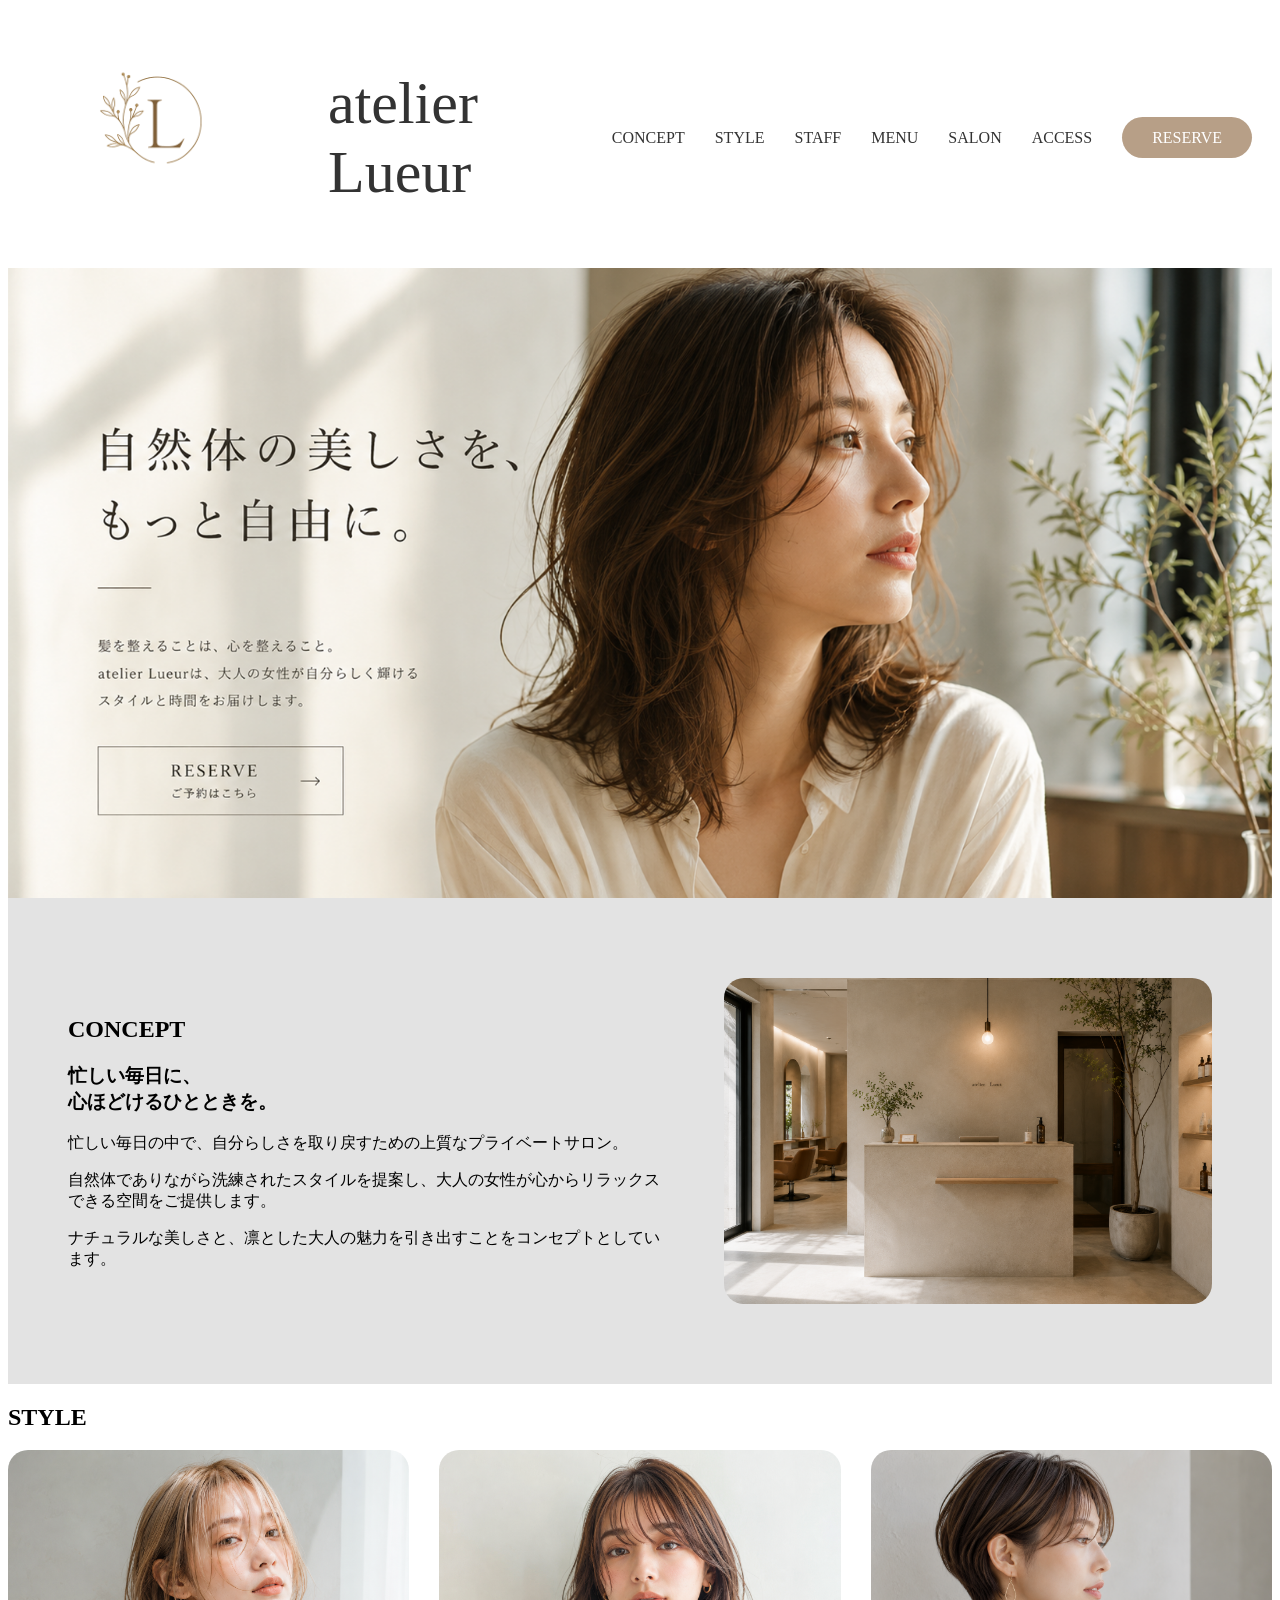
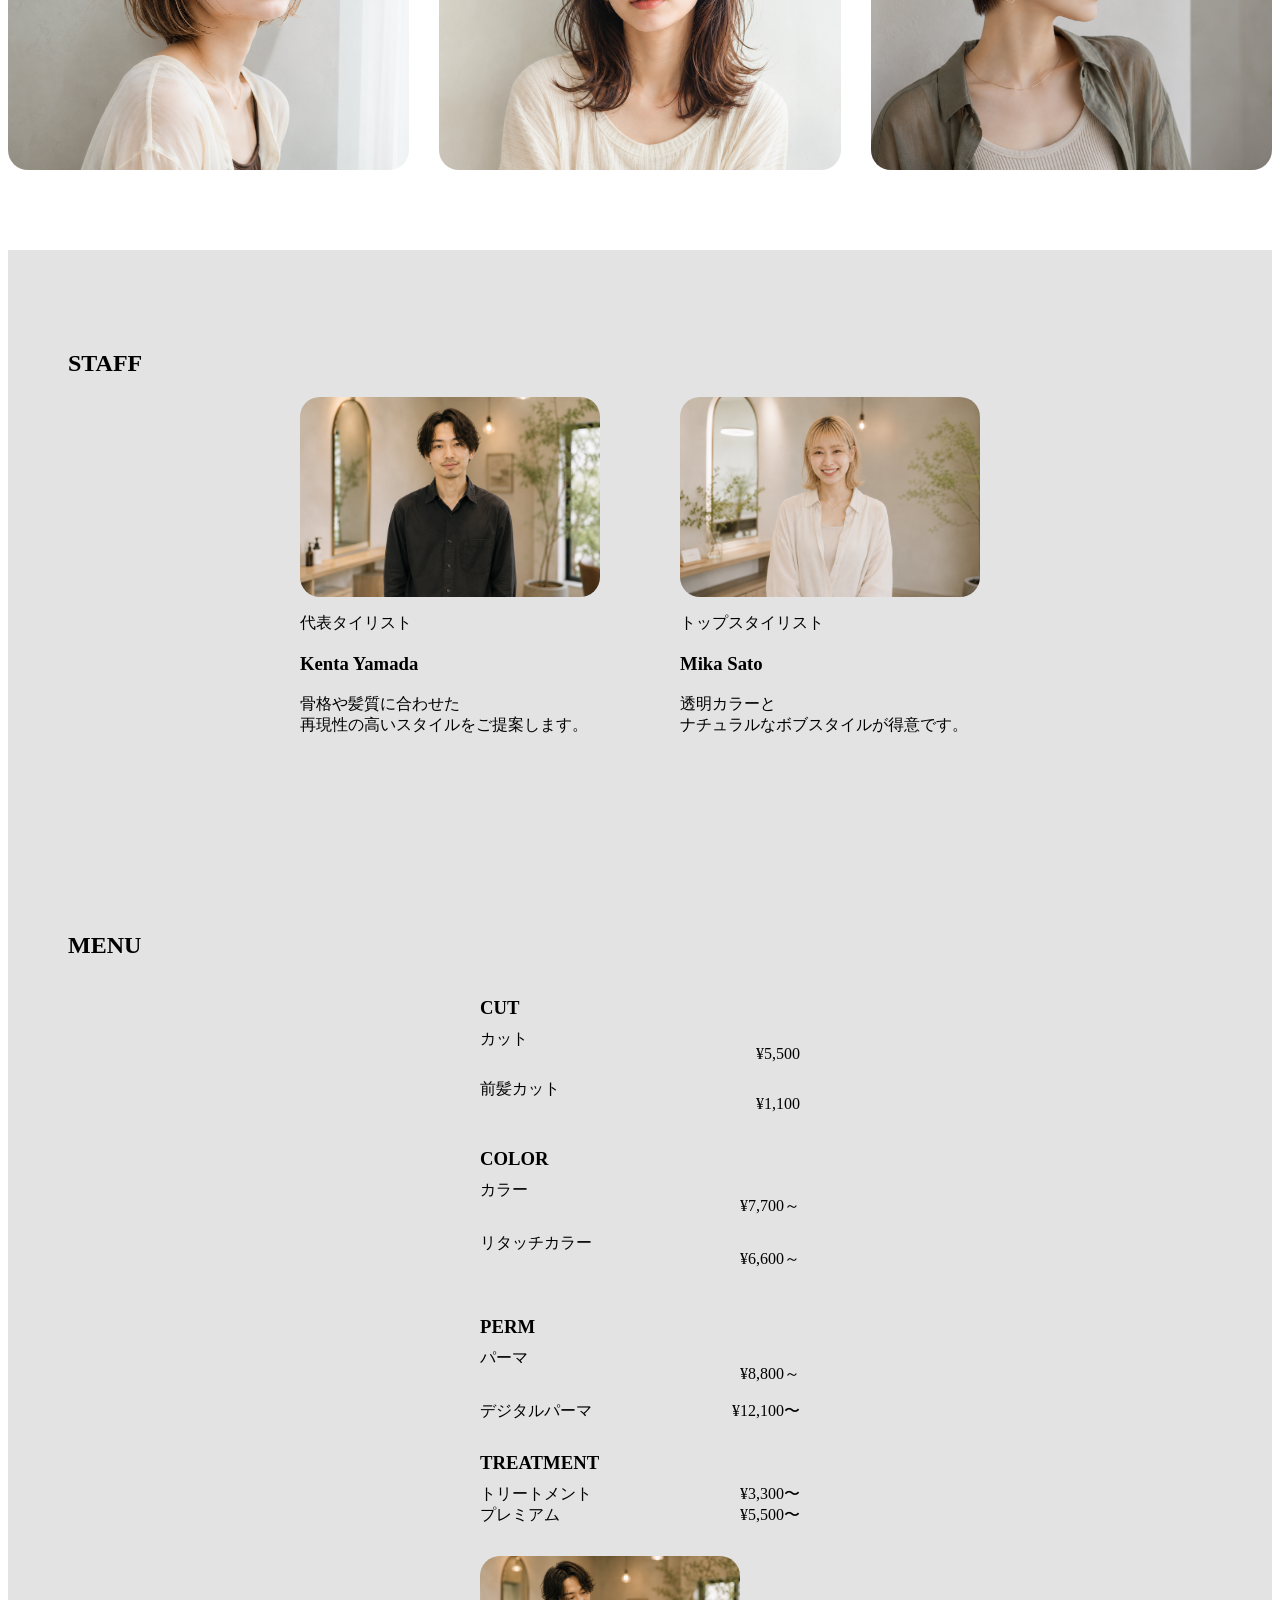
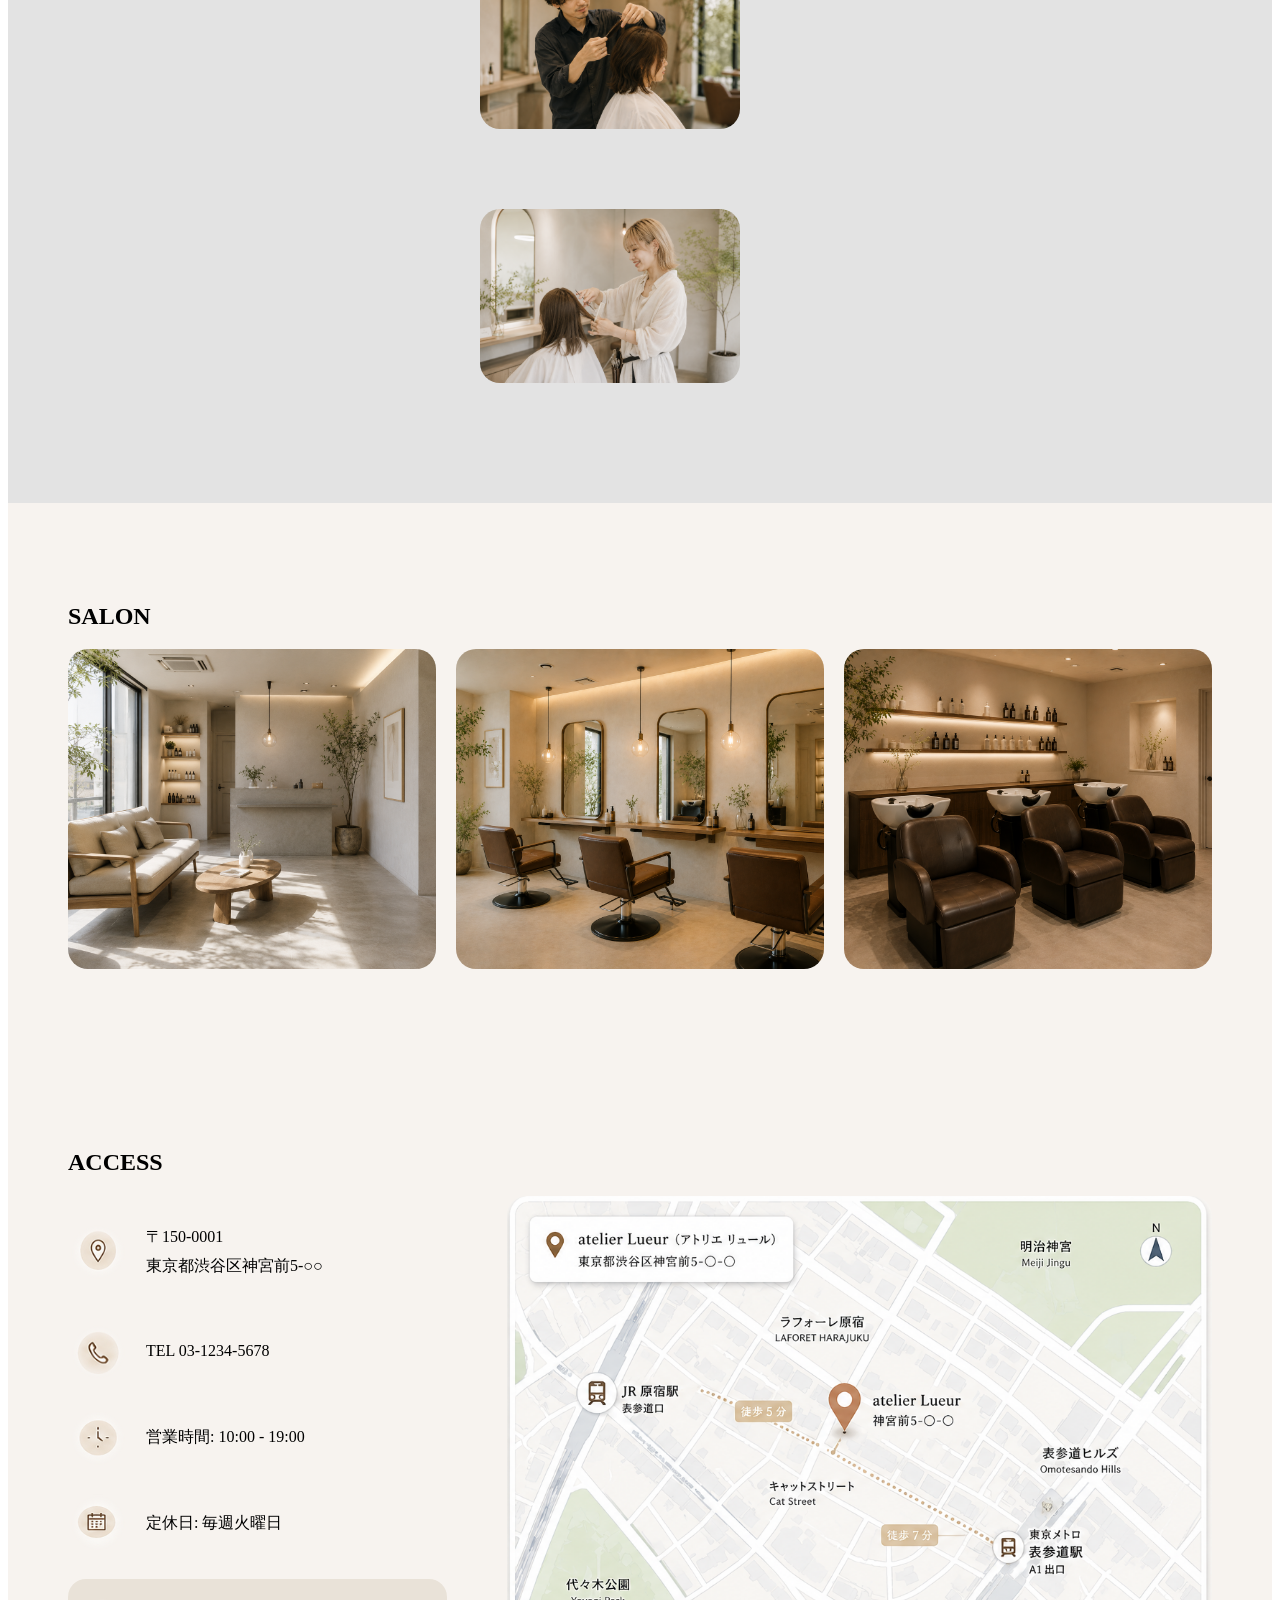
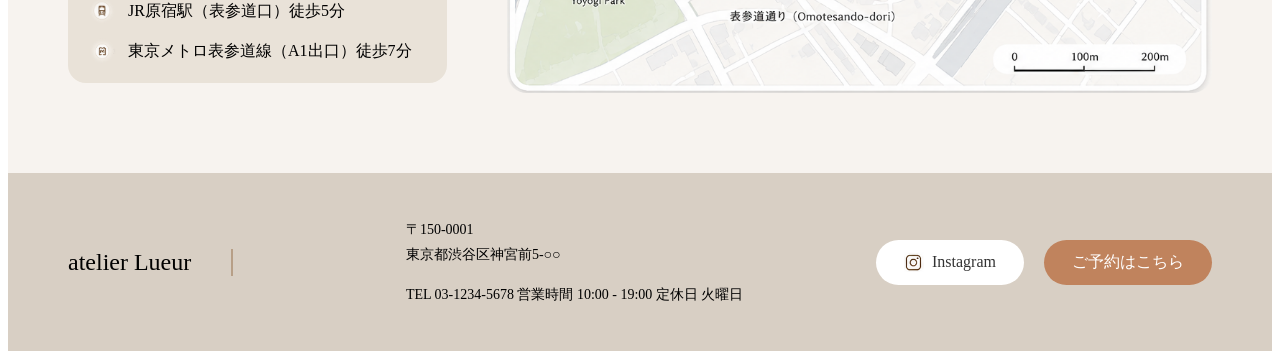
==== index.html @ 2d10a296 "美容室サイト公開" ====
<!DOCTYPE html>
<html lang="ja">
<head>
  <meta charset="UTF-8">
  <meta name="viewport" content="width=device-width, initial-scale=1.0">
  <link rel="stylesheet" href="css/style.css">
  <title>atelier Lueur</title>
</head>
<body>
  <header>
    <div class="logo">
         <img src="images/logo.png" alt="atelier Lueurのロゴ">
          <h1>atelier Lueur</h1>
    </div>

    <button class="hamburger">
     <span></span>
     <span></span>
     <span></span>
    </button>
   
    <nav class="nav"> 
      <ul>
       <li><a href="#concept">CONCEPT</a></li>
       <li><a href="#style">STYLE</a></li>
       <li><a href="#staff">STAFF</a></li>
       <li><a href="#menu">MENU</a></li>
       <li><a href="#salon">SALON</a></li>
       <li><a href="#access">ACCESS</a></li>
       <li><a href="reserve.html" class="reserve-btn">RESERVE</a></li>
      </ul>
    </nav>
  </header>

  <main>

    <!--Hero--> 
     <section class="hero">  
      <div> 
         <img src="images/top.png" alt="ヘアサロンのイメージ">
      </div>

       <a href="reserve.html" class="hero-reserve-link">
        ご予約はこちら
       </a>

    </section>

    <section id="concept" class="concept">

  <div class="concept-text">
    <h2>CONCEPT</h2>


    <h3>
      忙しい毎日に、<br>
      心ほどけるひとときを。
    </h3>

    <p>忙しい毎日の中で、自分らしさを取り戻すための上質なプライベートサロン。</p>

    <p>自然体でありながら洗練されたスタイルを提案し、大人の女性が心からリラックスできる空間をご提供します。</p>

    <p>ナチュラルな美しさと、凛とした大人の魅力を引き出すことをコンセプトとしています。</p>
  </div>

  <div class="concept-image">
    <img src="images/uketuke.png" alt="ヘアサロンの受付">
  </div>

</section>

  <section id="style" class="style">
      <h2>STYLE</h2>

      <div class="style-list">

       <div class="style-item">
        <img src="images/color.png" alt="カラースタイル">
       </div>
       
       <div class="style-item">
        <img src="images/medium.png" alt="ミディアムスタイル">
       </div>

       <div class="style-item">
        <img src="images/short.png" alt="ショートスタイル">
       </div>

      </div>                
  </section>

  <section id="staff" class="staff">
      <h2>STAFF</h2>

      <div class="staff-list">

       <div class="staff-item">

        <div class="staff-photo">


         <img src="images/topstylist.png" alt="代表スタイリスト" class="main-photo">
        </div>
        <p class="staff-role">代表タイリスト</p>

        <h3>Kenta Yamada</h3>
        <p>骨格や髪質に合わせた<br>
           再現性の高いスタイルをご提案します。</p>
       </div>
       
       <div class="staff-item">
        <div class="staff-photo">  
          <img src="images/stylist.png" alt="トップスタイリスト">
        </div>
        <p class="staff-role">トップスタイリスト</p>
         <h3>Mika Sato</h3>

        <p>透明カラーと<br>
           ナチュラルなボブスタイルが得意です。</p>
       </div>

      </div>                
  </section>
  
  <section id="menu" class="menu">
 <h2>MENU</h2>
  <div class="menu-content">
    <div class="menu-list">
      <div class="menu-group">
        <h3>CUT</h3>
        <div class="menu-item">
          <span>カット</span>
          <p>¥5,500</p>
        </div>
        <div class="menu-item">
          <span>前髪カット</span>
          <p>¥1,100</p>
        </div>
        <div class="menu-group">
        <h3>COLOR</h3>
        <div class="menu-item">
          <span>カラー</span>
          <p>¥7,700～</p>
        </div>
        <div class="menu-item">
          <span>リタッチカラー</span>
          <p>¥6,600～</p>
        </div>
      </div>

      <div class="menu-group">
        <h3>PERM</h3>
        <div class="menu-item">
          <span>パーマ</span>
          <p>¥8,800～</p>
        </div>
        <div class="menu-item">
        <span>デジタルパーマ</span>
          <span>¥12,100〜</span>
        </div>
      </div>

      <div class="menu-group">
        <h3>TREATMENT</h3>
        <div class="menu-item">
          <span>トリートメント</span>
          <span>¥3,300〜</span>
        </div>
        <div class="menu-item">
          <span>プレミアム</span>
          <span>¥5,500〜</span>
        </div>
      </div>

    </div>

    <div class="menu-photo">
      <img src="images/topstylist2.png" alt="施術中の様子">
      <img src="images/stylist2.png" alt="施術中の様子">
    </div>
  </div>
</section> 

<section id="salon" class="salon">
  <h2>SALON</h2>

  <div class="salon-list">

    <div class="salon-item">
      <img src="images/salon1.png" alt="サロン待合室">
    </div>


    <div class="salon-item">
      <img src="images/salon2.png" alt="サロンの椅子">
    </div>

    <div class="salon-item">
      <img src="images/salon3.png" alt="サロンのシャンプー台">
    </div>
  </div>
</section>

<section id="access" class="access">
   <h2>ACCESS</h2>
    <div class="access-content">
     <div class="access-info">
  
     <div class="access-item">
     <img src="images/map2.png" alt="住所アイコン">
     <p>
      〒150-0001<br>
      東京都渋谷区神宮前5-○○
     </p>
     </div>

     <div class="access-item">
      <img src="images/tel.png" alt="電話アイコン">
       <p>TEL  03-1234-5678</p>
     </div>

     <div class="access-item">
      <img src="images/tokei.png" alt="営業時間アイコン">
       <p>
        営業時間: 10:00 - 19:00<br>      
       </p>
     </div>

     <div class="access-item">
      <img src="images/karendar.png" alt="定休日アイコン">
       <p>
        定休日: 毎週火曜日<br>
       </p>
     </div>
    
     <div class="access-station">

  <div class="station-item">
    <img src="images/dennsha.png" alt="JR">
    <p>JR原宿駅（表参道口）徒歩5分</p>
  </div>

  <div class="station-item">
    <img src="images/metro.png" alt="地下鉄">
    <p>東京メトロ表参道線（A1出口）徒歩7分</p>
  </div>

</div>
      
      </div>

    <!-- 右側 -->
    <div class="access-map">
      <img src="images/map.png" alt="サロン地図">
    </div>
    </div>
  </div>
</section>

<footer class="footer">
  <div class="footer-logo">
    atelier Lueur
  </div>

  <div class="footer-info">
    <p>
      〒150-0001<br>
      東京都渋谷区神宮前5-○○
    </p>
    <p>
      TEL 03-1234-5678
      営業時間 10:00 - 19:00
      定休日 火曜日
    </p>
  </div>

  <div class="footer-buttons">
    <a href="#" class="instagram-btn">
  <img src="images/insta.png" alt="Instagram">
  Instagram
</a>
    <a href="reserve.html" class="footer-reserve-btn">ご予約はこちら</a>
  </div>
</footer>

</main>

<script src="js/script.js"></script>

</body>
</html
---- css/style.css ----
@charset "utf-8";


body{
  font-family: "Yu Mincho", serif;
}

header{
  background: #fff;
  padding: 10px 20px;
  display: flex;
  justify-content: space-between;
  align-items: center;
}

.logo{
  display: flex;
  align-items: center;
  margin-left: -60px;
  gap: 0;
  position: relative;
  display: flex;
  text-decoration: none;
  color: #333;
  transition: .3s;
}

.logo a{
  display:flex;
  align-items:center;
  gap:15px;
  text-decoration:none;
  color:#333;
  position:relative;
  transition:.3s;
}

.logo a:hover{
  color:#8d6744;
  transform:translateY(-3px);
}

.logo a::after{
  content:"TOPへ";
  position:absolute;
  left:70%;
  bottom:-15px;
  transform:translateX(-50%);
  font-size:16px;
  color:#8d6744;
  opacity:0;
  transition:.3s;
}

.logo a:hover::after{
  opacity:1;
}

.logo img{
  width: 360px;
}

.logo h1{
  font-size: 60px;
  font-weight: normal;
}

nav ul{
  display: flex;
  gap: 30px;
  list-style: none;
  align-items: center;
}

nav a{
  text-decoration: none;
  color: #333;
  transition:.3s;
}

nav a:hover{
  color:#8d6744;
}

/* ハンバーガーメニュー（PCでは非表示） */
.hamburger{
  display: none;
  background: none;
  border: none;
  cursor: pointer;
  padding: 0;
}

.hamburger span{
  display: block;
  width: 28px;
  height: 3px;
  background: #b79f87;
  margin: 5px 0;
  border-radius: 2px;
}

.reserve-btn{
  background:#b79f87;
  color:#fff;
  padding:12px 30px;
  border-radius:999px;
  transition:.3s;
}

a:hover{
    opacity:0.8;
}

.reserve-btn:hover{
  background:#8d6744;
  transform:scale(1.15);
  transition:0.3s;
}

.hero{
  margin-top: 0;
  position:relative;
}

.hero-reserve-link{
  position:absolute;
  left:112px;
  bottom:101px;

  width:300px;
  height:88px;

  text-indent:-9999px;

  border-radius: 6px;
  transition: .3s;
  cursor:pointer;
  box-sizing:border-box;
}

.hero-reserve-link:hover{
  background:rgba(183,159,135,.12);
  box-shadow:0 6px 18px rgba(0,0,0,.12);
  filter:brightness(0.95);
}

.hero img{
  display: block;
  width: 100%;
}

.concept{
  display: flex;
  gap: 60px;
  align-items: center;
  background: #e3e3e3;
  padding: 80px 60px;
}

.concept-text{
  width: 55%;
}

.concept-image{
  width: 45%;
}

.concept-image img{
  width: 100%;
  display: block;
  border-radius: 20px;
}

.style{
  margin-bottom: 80px;
}

.style-list{
  display: flex;
  gap: 30px;  
}

.style-item{
  width: 33.33%;
}

.style-item img{
  width: 100%;

  height: 320px;
  object-fit: cover;
  border-radius: 20px;
  display: block;
}

.staff{
  background: #e3e3e3;
  padding: 80px 60px;
}

.staff-list{
  display: flex;
  justify-content: center;
  gap: 80px;
}

.staff-item{
  width: 300px;
}

.staff-item img{
  width: 100%;
  border-radius: 20px;
  display: block;
}

.staff-photo{
  position:relative;
}

.main-photo{
  width: 100%;
  border-radius: 20px;
}

.menu{
  background: #e3e3e3;
  padding: 80px 60px;
}

.menu-content{
  display: flex;
  justify-content: center;
  gap: 100px;
  align-items: flex-start;
}

.menu-list{
  width: 320px;
}

.menu-group{
  margin-bottom: 30px;
}

.menu-group h3{
  margin-bottom: 10px;
}

.menu-item{
  display: flex;
  justify-content: space-between;
  gap: 40px;
}

.menu-photo{
  width: 260px;
  display: flex;
  flex-direction: column;
  gap: 40px;
}

.menu-photo img{
  width: 100%;
  border-radius: 20px;
  display: block;
  margin-bottom: 40px;
}

.salon{
  background: #f7f3ef;
  padding: 80px 60px;
}

.salon-list{
  display: flex;
  gap: 20px;
}

.salon-item{
  width: calc((100% - 40px) / 3);
}

.salon-item img{
  width: 100%;
  height: 320px;
  object-fit: cover;
  display: block;
  border-radius: 20px;
  transition: .3s;
}

.salon-item img:hover{
  transform: scale(1.03);
}


/* ==========================
   ACCESS
========================== */

.access{
  background: #f7f3ef;
  padding: 80px 60px;
}

.access-content{
  display: flex;
  justify-content: space-between;
  align-items: center;
  gap: 60px;
}

.access-info{
  width: 35%;
}

.access-item{
  display: flex;
  align-items: center;
  gap: 18px;
  margin-bottom: 25px;
}

.access-item img{
  width: 60px;
  height: 60px;
  flex-shrink: 0;
}

.access-item p{
  line-height: 1.8;
}

.access-map{
  width: 65%;
}

.access-map img{
  width: 100%;
  display: block;
  border-radius: 20px;
}

.access-item p{
  line-height: 1.8;
}

.access-map{
  width: 65%;
}

.access-map img{
  width: 100%;
  display: block;
  border-radius: 20px;
}

.access-station{
  background: #e9e2d8;
  border-radius: 18px;
  padding: 18px 20px;
  margin-top: 20px;
}

.station-item{
  display: flex;
  align-items: center;
  gap: 12px;
}

.station-item + .station-item{
  margin-top: 12px;
}

.station-item img{
  width: 28px;
  height: 28px;
  flex-shrink: 0;
}

.station-item p{
  margin: 0;
  line-height: 1.6;
}

.footer{
  background: #d8cfc4;
  padding: 30px 60px;
  display: flex;
  justify-content: space-between;
  align-items: center;
}

.footer-logo{
  font-size: 24px;
  padding-right: 40px;
  margin-right: 40px;
  border-right: 2px solid #b79f87;
}

.footer-info{
  font-size: 14px;
  line-height: 1.8;
}

.footer-buttons{
  display: flex;
  gap: 20px;
}

.footer-buttons a{
  text-decoration: none;
  padding: 12px 28px;
  border-radius: 30px;
}

.instagram-btn{
  background: #fff;
  color: #333;
  display: flex;
  align-items: center;
  gap: 8px;
  transition:.3s;
}

.instagram-btn:hover{
  transform:scale(1.08);
}


.instagram-btn img{
  width:20px;
  height:20px;
}

.footer-reserve-btn{
  background: #c0835d;
  color: #fff;
transition:.3s;
}

.footer-reserve-btn:hover{
  background:#8d6744;
  transform:scale(1.08);
}

.reserve{
    max-width: 900px;
    margin: 100px auto;
    padding: 80px;
}

.reserve h2{
    font-size: 60px;
    text-align: center;
    margin-bottom: 20px;
}

.reserve-lead{
    text-align: center;
    font-size: 24px;
    margin-bottom: 60px;
}

.reserve-form{
    background:#f7f3ef;
    padding:60px;
    border-radius:20px;
}

.form-item label{
    display:block;
    font-size:24px;
    margin-bottom:15px;
}

.form-item input,
.form-item select,
.form-item textarea{
    width:100%;
    padding:18px;
    font-size:22px;
    border:1px solid #ccc;
    border-radius:10px;
    margin-bottom:35px;
    box-sizing:border-box;
}

.form-item textarea{
    height:220px;
}

.reserve-form button{
    display:block;
    margin:50px auto 0;
    width:320px;
    padding:20px;
    font-size:24px;
    background:#b79f87;
    color:#fff;
    border:none;
    border-radius:40px;
    cursor:pointer;
    transition:.3s;
}

.reserve-form button:hover{
    background:#8d6744;
    transform:scale(1.08);
}

.reserve-hero{
  width: 100%;
}

.reserve-hero img{
  width: 100%;
  height: 350px;
  object-fit: cover;
  display: block;
}

a,
button{
  cursor: pointer;
}

/* ------------------------
   responsive
------------------------ */

@media (max-width: 768px){

  header{
    padding: 15px 20px;
  }

  .logo img{
    width: 60px;
  }

  .logo h1{
    font-size: 24px;
  }

 .nav{
    display:none;
}

.nav.active{
    display:block;
}

.nav ul{
    display:flex;
    flex-direction:column;
    gap:20px;
    margin-top:20px;
}

  .hamburger{
    display: block;
  }

  .hero img{
    width: 100%;
  }

  .concept,
  .access-content,
  .menu-content{
    flex-direction: column;
  }

  .concept-text,
  .concept-image,
  .access-info,
  .access-map,
  .menu-list,
  .menu-photo{
    width: 100%;
  }

  .style-list,
  .staff-list,
  .salon-list{
    display: flex;
    flex-direction: column;
  }

  .style-item,
  .staff-item,
  .salon-item{
    width: 100%;
  }

  .style-item img,
  .salon-item img{
    height: auto;
  }

  .footer{
    flex-direction: column;
    gap: 25px;
    text-align: center;
  }

  .footer-logo{
    border-right: none;
    padding-right: 0;
    margin-right: 0;
  }

  .reserve{
    margin: 60px 20px;
    padding: 40px 20px;
  }

}
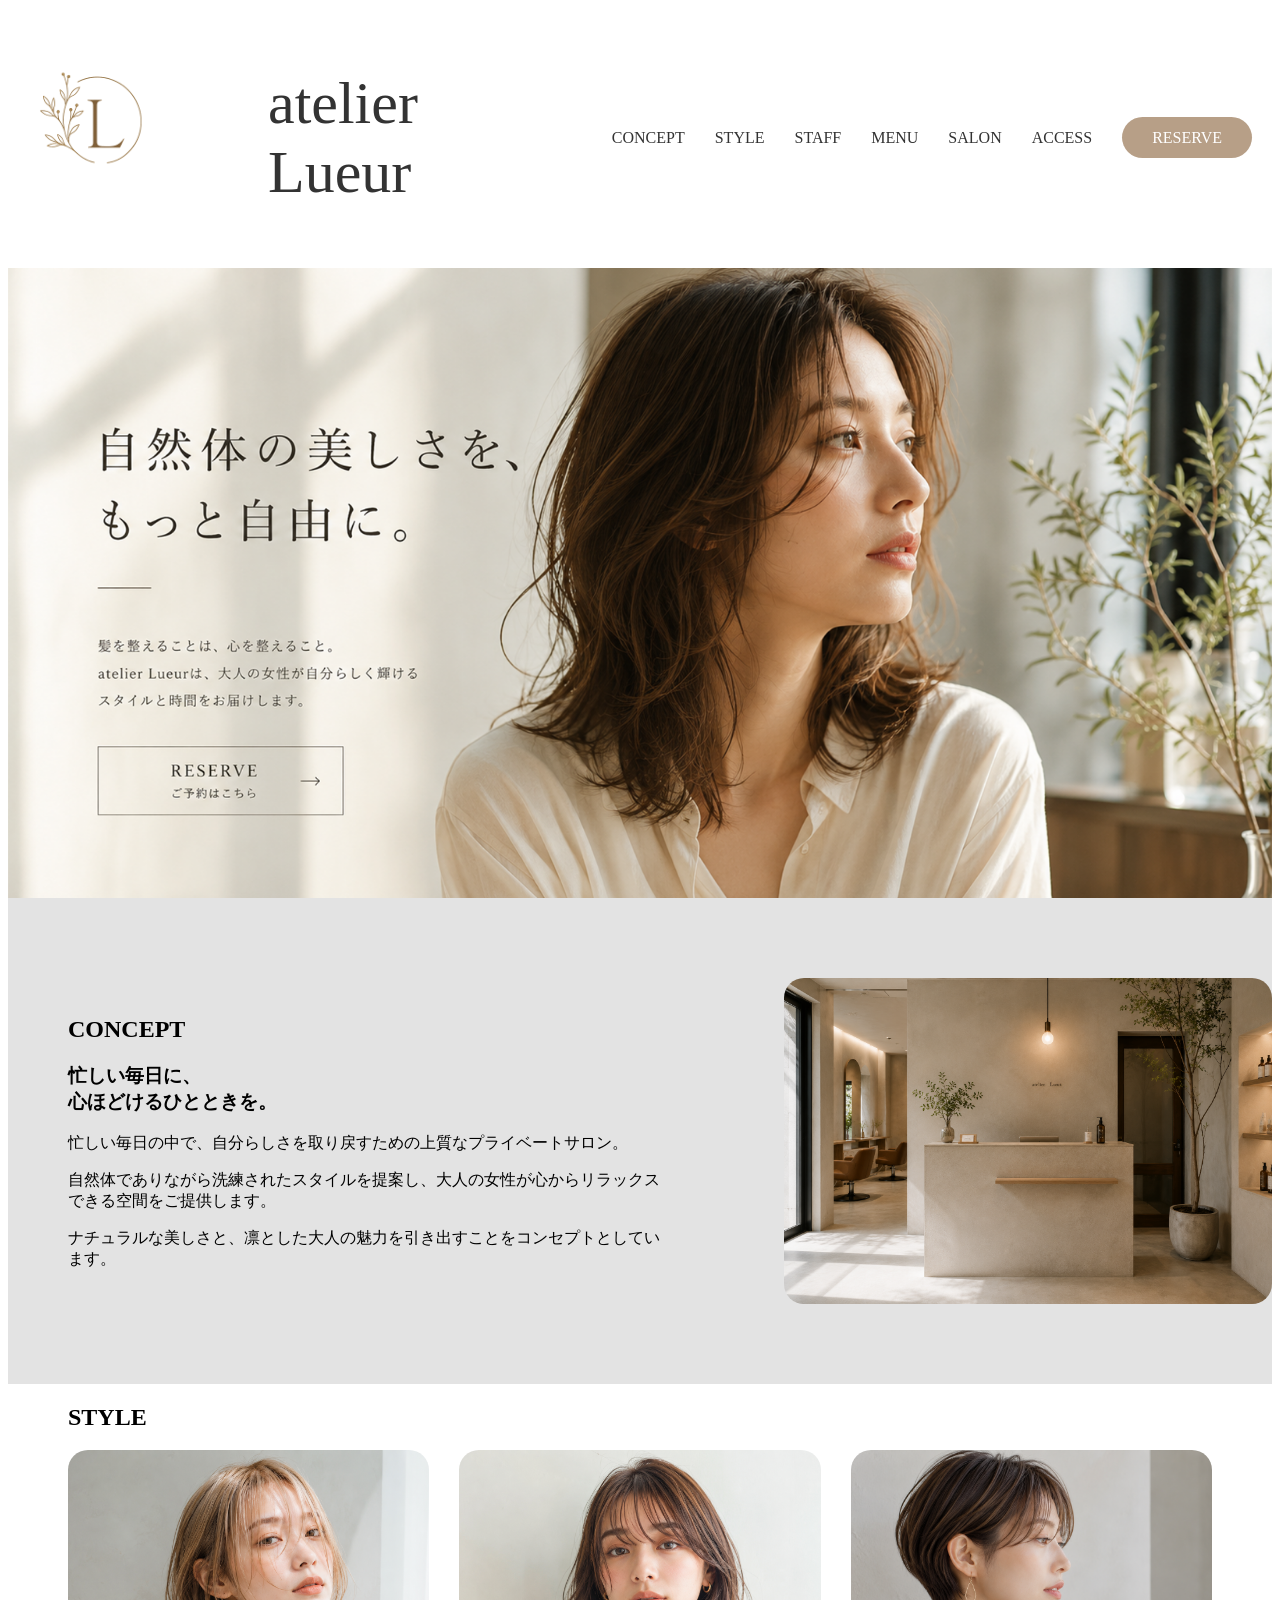
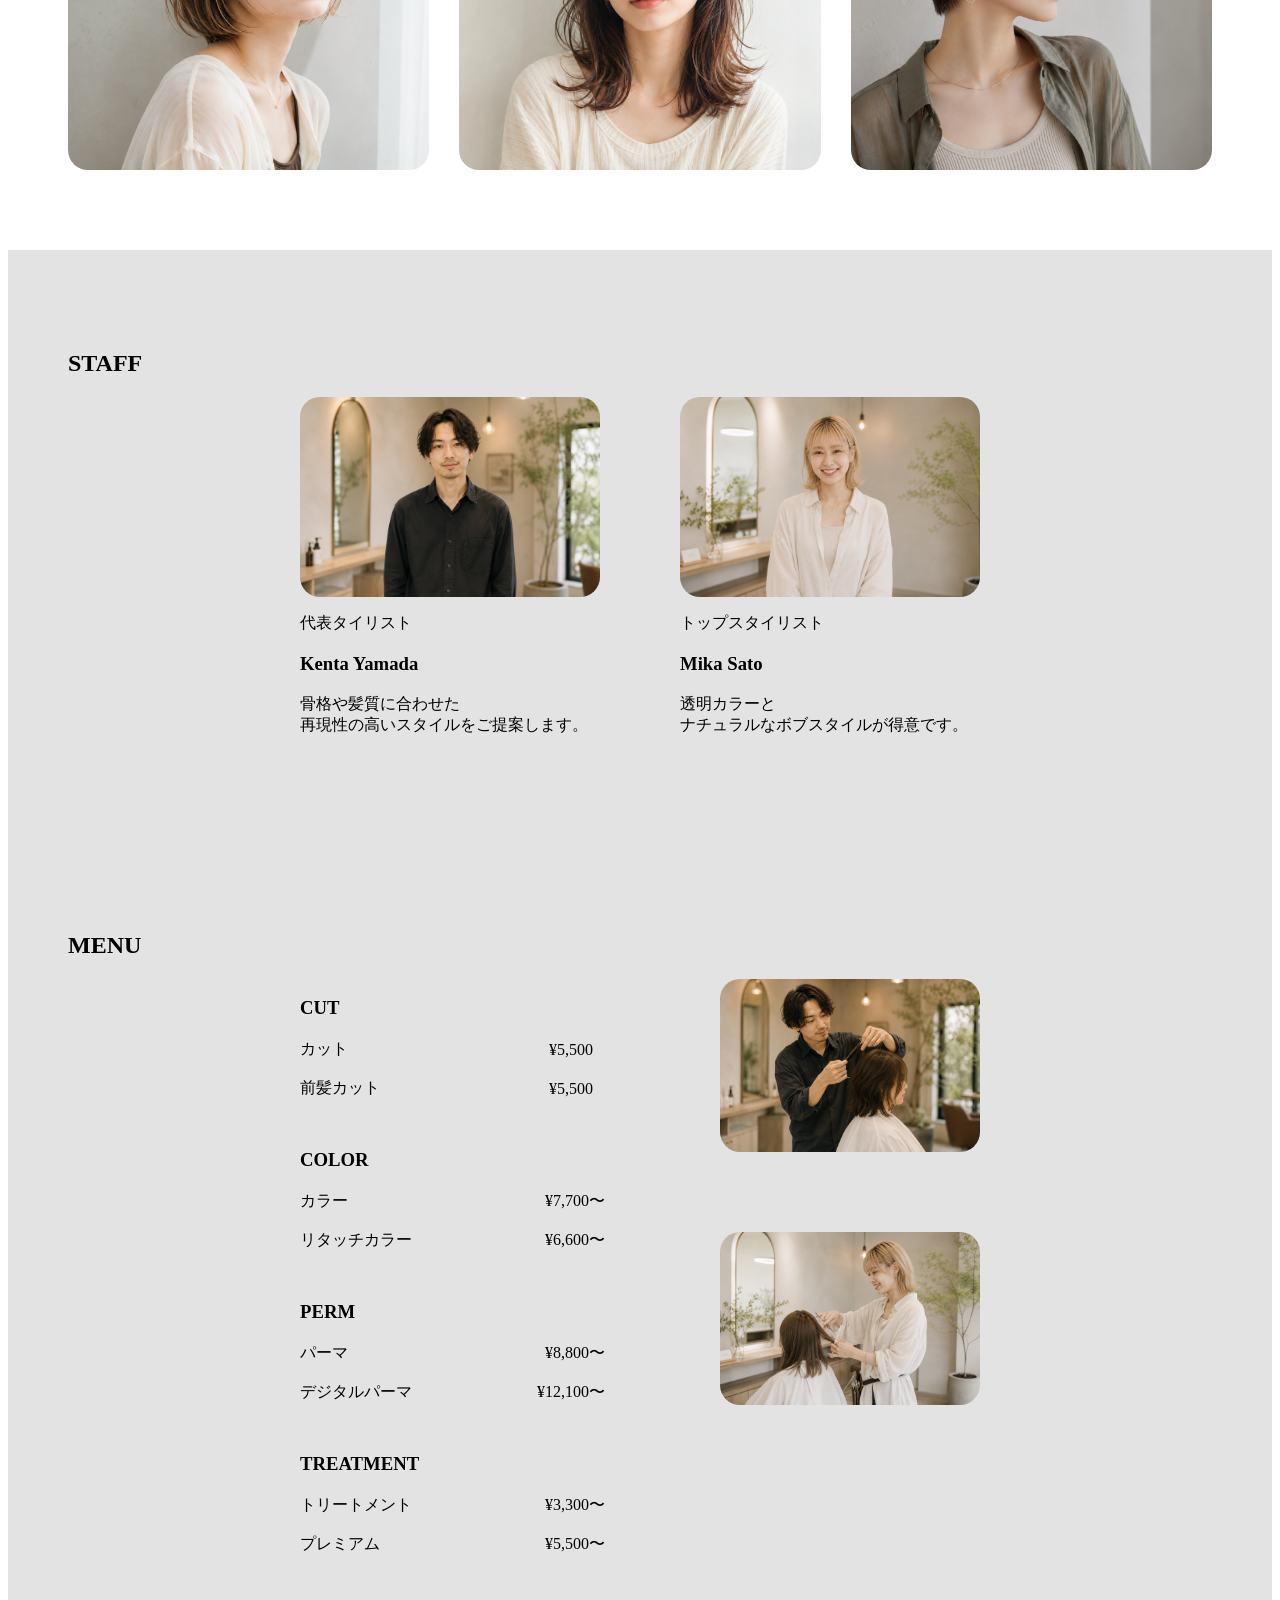
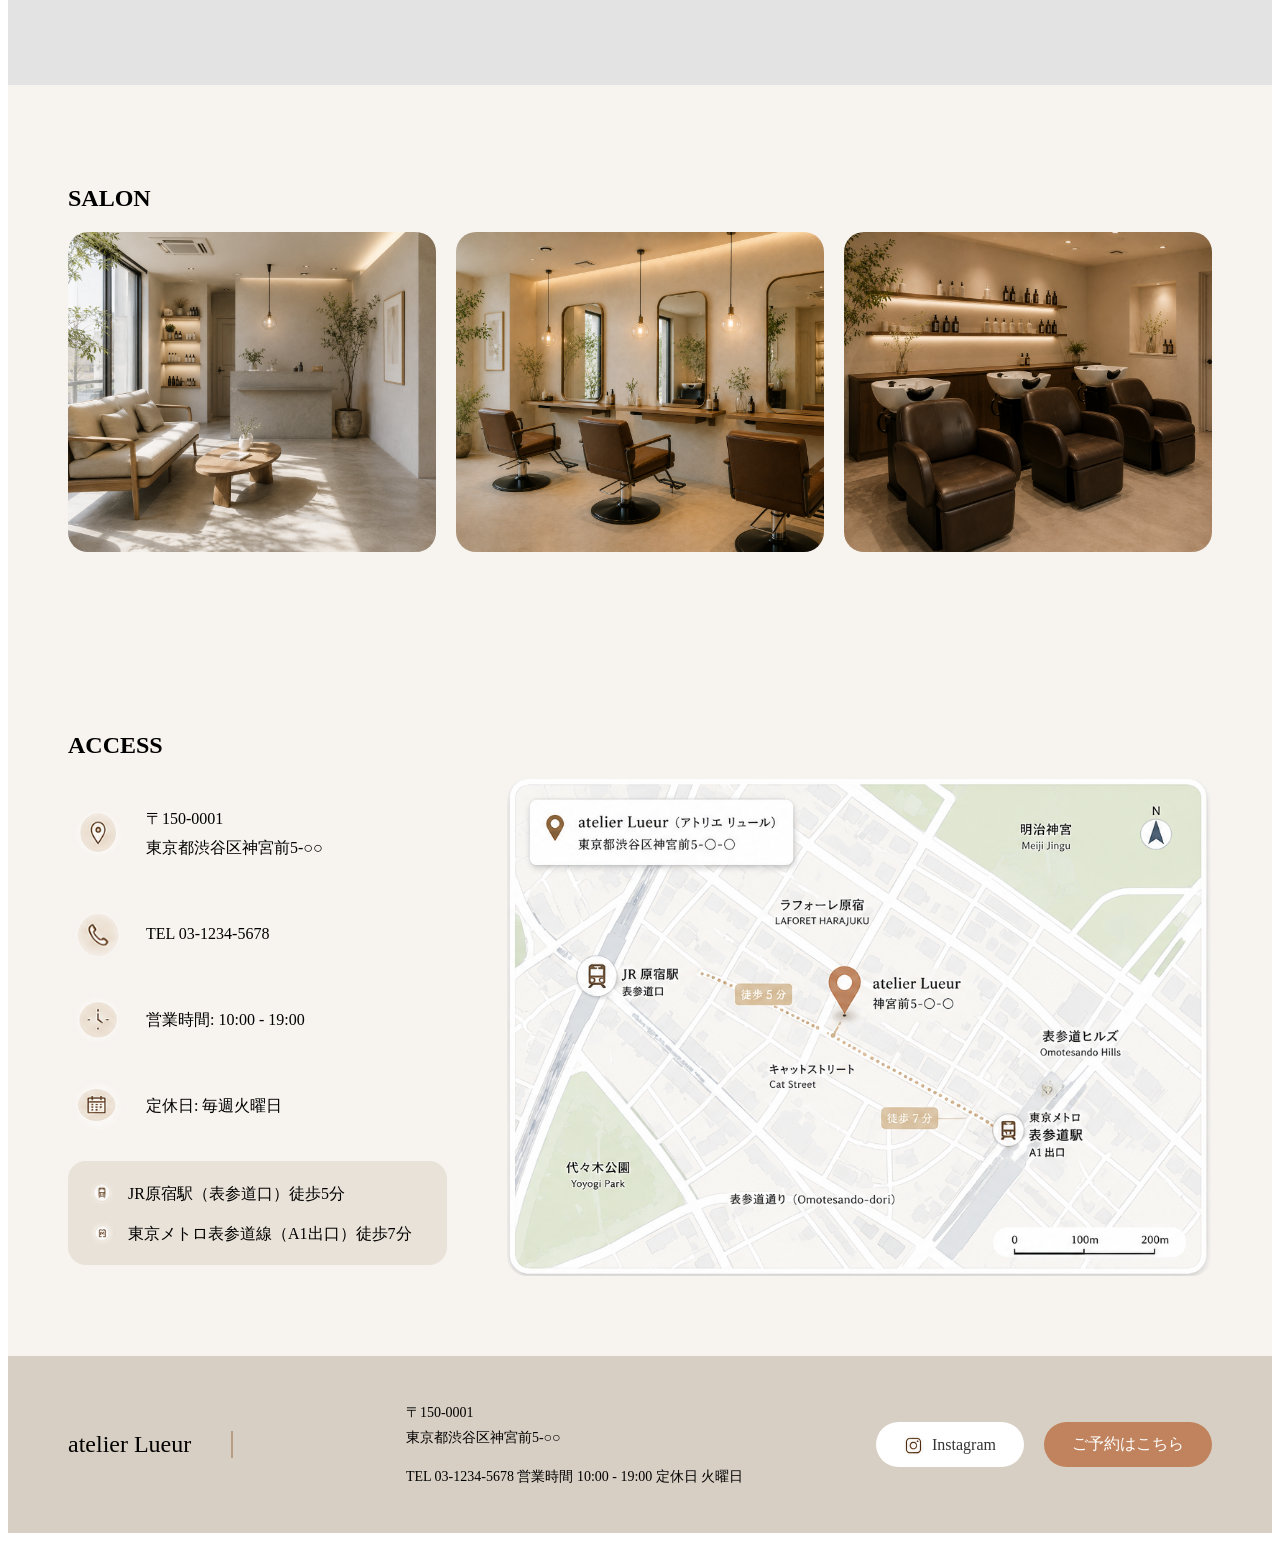
==== commit 0b74074b: "先生の修正を反映" ====
--- a/index.html
+++ b/index.html
@@ -9,7 +9,7 @@
 <body>
   <header>
     <div class="logo">
-         <img src="images/logo.png" alt="atelier Lueurのロゴ">
+         <img src="images/logo.png" alt="atelier Lueur" class="logo">
           <h1>atelier Lueur</h1>
     </div>
 
@@ -124,53 +124,66 @@
   </section>
   
   <section id="menu" class="menu">
- <h2>MENU</h2>
+  <h2>MENU</h2>
+
   <div class="menu-content">
-    <div class="menu-list">
+
+    <div class="menu-wrapper">
+
       <div class="menu-group">
         <h3>CUT</h3>
-        <div class="menu-item">
-          <span>カット</span>
-          <p>¥5,500</p>
-        </div>
-        <div class="menu-item">
-          <span>前髪カット</span>
-          <p>¥1,100</p>
-        </div>
-        <div class="menu-group">
+        <ul class="menu-list">
+          <li>
+            <span>カット</span>
+            <span class="price-short">¥5,500</span>
+          </li>
+          <li>
+            <span>前髪カット</span>
+            <span class="price-short">¥5,500</span>
+          </li>
+        </ul>
+      </div>
+
+      <div class="menu-group">
         <h3>COLOR</h3>
-        <div class="menu-item">
-          <span>カラー</span>
-          <p>¥7,700～</p>
-        </div>
-        <div class="menu-item">
-          <span>リタッチカラー</span>
-          <p>¥6,600～</p>
-        </div>
+        <ul class="menu-list">
+          <li>
+            <span>カラー</span>
+            <span>¥7,700〜</span>
+          </li>
+          <li>
+            <span>リタッチカラー</span>
+            <span>¥6,600〜</span>
+          </li>
+        </ul>
       </div>
 
       <div class="menu-group">
         <h3>PERM</h3>
-        <div class="menu-item">
-          <span>パーマ</span>
-          <p>¥8,800～</p>
-        </div>
-        <div class="menu-item">
-        <span>デジタルパーマ</span>
-          <span>¥12,100〜</span>
-        </div>
+        <ul class="menu-list">
+          <li>
+            <span>パーマ</span>
+            <span>¥8,800〜</span>
+          </li>
+          <li>
+            <span>デジタルパーマ</span>
+            <span>¥12,100〜</span>
+          </li>
+        </ul>
       </div>
 
       <div class="menu-group">
         <h3>TREATMENT</h3>
-        <div class="menu-item">
-          <span>トリートメント</span>
-          <span>¥3,300〜</span>
-        </div>
-        <div class="menu-item">
-          <span>プレミアム</span>
-          <span>¥5,500〜</span>
-        </div>
+        <ul class="menu-list">
+          <li>
+            <span>トリートメント</span>
+            <span>¥3,300〜</span>
+          </li>
+          <li>
+            <span>プレミアム</span>
+            <span>¥5,500〜</span>
+          </li>
+        </ul>
       </div>
 
     </div>
@@ -179,8 +192,9 @@
       <img src="images/topstylist2.png" alt="施術中の様子">
       <img src="images/stylist2.png" alt="施術中の様子">
     </div>
-  </div>
-</section> 
+
+  </div>
+</section>
 
 <section id="salon" class="salon">
   <h2>SALON</h2>
@@ -276,7 +290,7 @@
   </div>
 
   <div class="footer-buttons">
-    <a href="#" class="instagram-btn">
+    <a href="under-construction.html" class="instagram-btn">
   <img src="images/insta.png" alt="Instagram">
   Instagram
 </a>
--- a/css/style.css
+++ b/css/style.css
@@ -170,10 +170,13 @@
   width: 100%;
   display: block;
   border-radius: 20px;
+
+  margin-left: 60px;
 }
 
 .style{
   margin-bottom: 80px;
+  padding: 0px 60px;
 }
 
 .style-list{
@@ -236,8 +239,31 @@
   align-items: flex-start;
 }
 
+.menu-wrapper{
+  width: 320px;
+}
+
 .menu-list{
-  width: 320px;
+  list-style: none;
+  padding: 0;
+  margin: 20px 0 50px;
+}
+
+.menu-list li{
+  display: grid;
+  grid-template-columns: 1fr 100px;
+  align-items: center;
+  margin-bottom: 18px;
+}
+
+.menu-list li span:last-child{
+  text-align: right;
+  transform:translateX(-15px);
+}
+
+.price-short{
+    position: relative;
+    left: -12px;
 }
 
 .menu-group{
@@ -246,12 +272,6 @@
 
 .menu-group h3{
   margin-bottom: 10px;
-}
-
-.menu-item{
-  display: flex;
-  justify-content: space-between;
-  gap: 40px;
 }
 
 .menu-photo{
@@ -534,89 +554,144 @@
 @media (max-width: 768px){
 
   header{
-    padding: 15px 20px;
-  }
-
-  .logo img{
-    width: 60px;
-  }
-
-  .logo h1{
-    font-size: 24px;
-  }
-
- .nav{
-    display:none;
+  padding: 15px 20px;
+  position: relative;
+}
+
+.logo img{
+  width: 60px;
+}
+
+.logo h1{
+  font-size: 24px;
+}
+
+.hamburger{
+  display: block;
+  position: absolute;
+  right: 30px;
+  top: 35px;
+  z-index: 1001;
+  background: none;
+  border: none;
+}
+
+.hamburger span{
+  display: block;
+  width: 32px;
+  height: 2px;
+  background: #8d6744;
+  margin: 8px 0;
+  transition: .3s;
+}
+
+.hamburger.active span:nth-child(1){
+  transform: rotate(45deg) translate(7px, 7px);
+}
+
+.hamburger.active span:nth-child(2){
+  opacity: 0;
+}
+
+.hamburger.active span:nth-child(3){
+  transform: rotate(-45deg) translate(7px, -7px);
+}
+
+.nav{
+  display: none;
 }
 
 .nav.active{
-    display:block;
-}
-
-.nav ul{
-    display:flex;
-    flex-direction:column;
-    gap:20px;
-    margin-top:20px;
-}
-
-  .hamburger{
-    display: block;
-  }
-
-  .hero img{
-    width: 100%;
-  }
-
-  .concept,
-  .access-content,
-  .menu-content{
-    flex-direction: column;
-  }
-
-  .concept-text,
-  .concept-image,
-  .access-info,
-  .access-map,
-  .menu-list,
-  .menu-photo{
-    width: 100%;
-  }
-
-  .style-list,
-  .staff-list,
-  .salon-list{
-    display: flex;
-    flex-direction: column;
-  }
-
-  .style-item,
-  .staff-item,
-  .salon-item{
-    width: 100%;
-  }
-
-  .style-item img,
-  .salon-item img{
-    height: auto;
-  }
-
-  .footer{
-    flex-direction: column;
-    gap: 25px;
-    text-align: center;
-  }
-
-  .footer-logo{
-    border-right: none;
-    padding-right: 0;
-    margin-right: 0;
-  }
-
-  .reserve{
-    margin: 60px 20px;
-    padding: 40px 20px;
-  }
-
-}
-
+  display: block;
+  position: absolute;
+  top: 120px;
+  left: 0;
+  width: 100%;
+  background: #f7f3ef;
+  z-index: 1000;
+  padding: 30px;
+  box-sizing: border-box;
+}
+
+.nav.active ul{
+  display: block;
+  padding: 0;
+  margin: 0;
+}
+
+.nav.active li{
+  list-style: none;
+  border-bottom: 1px solid #8d6744;
+}
+
+.nav.active a{
+  display: block;
+  padding: 18px 0;
+  font-size: 16px;
+  color: #333;
+  text-decoration: none;
+}
+
+.nav.active .reserve-btn{
+  background: none;
+  color: #333;
+  padding: 18px 0;
+  border-radius: 0;
+} 
+
+.hero img{
+  width: 100%;
+}
+
+.concept,
+.access-content,
+.menu-content{
+ flex-direction: column;
+}
+
+.concept-text,
+.concept-image,
+.access-info,
+.access-map,
+.menu-list,
+.menu-photo{
+width: 100%;
+}
+
+.style-list,
+.staff-list,
+.salon-list{
+display: flex;
+flex-direction: column;
+}
+
+.style-item,
+.staff-item,
+.salon-item{
+ width: 100%;
+}
+
+.style-item img,
+.salon-item img{
+ height: auto;
+}
+
+.footer{
+ flex-direction: column;
+ gap: 25px;
+ text-align: center;
+}
+
+.footer-logo{
+ border-right: none;
+ padding-right: 0;
+ margin-right: 0;
+}
+
+.reserve{
+ margin: 60px 20px;
+ padding: 40px 20px;
+}
+
+}
+
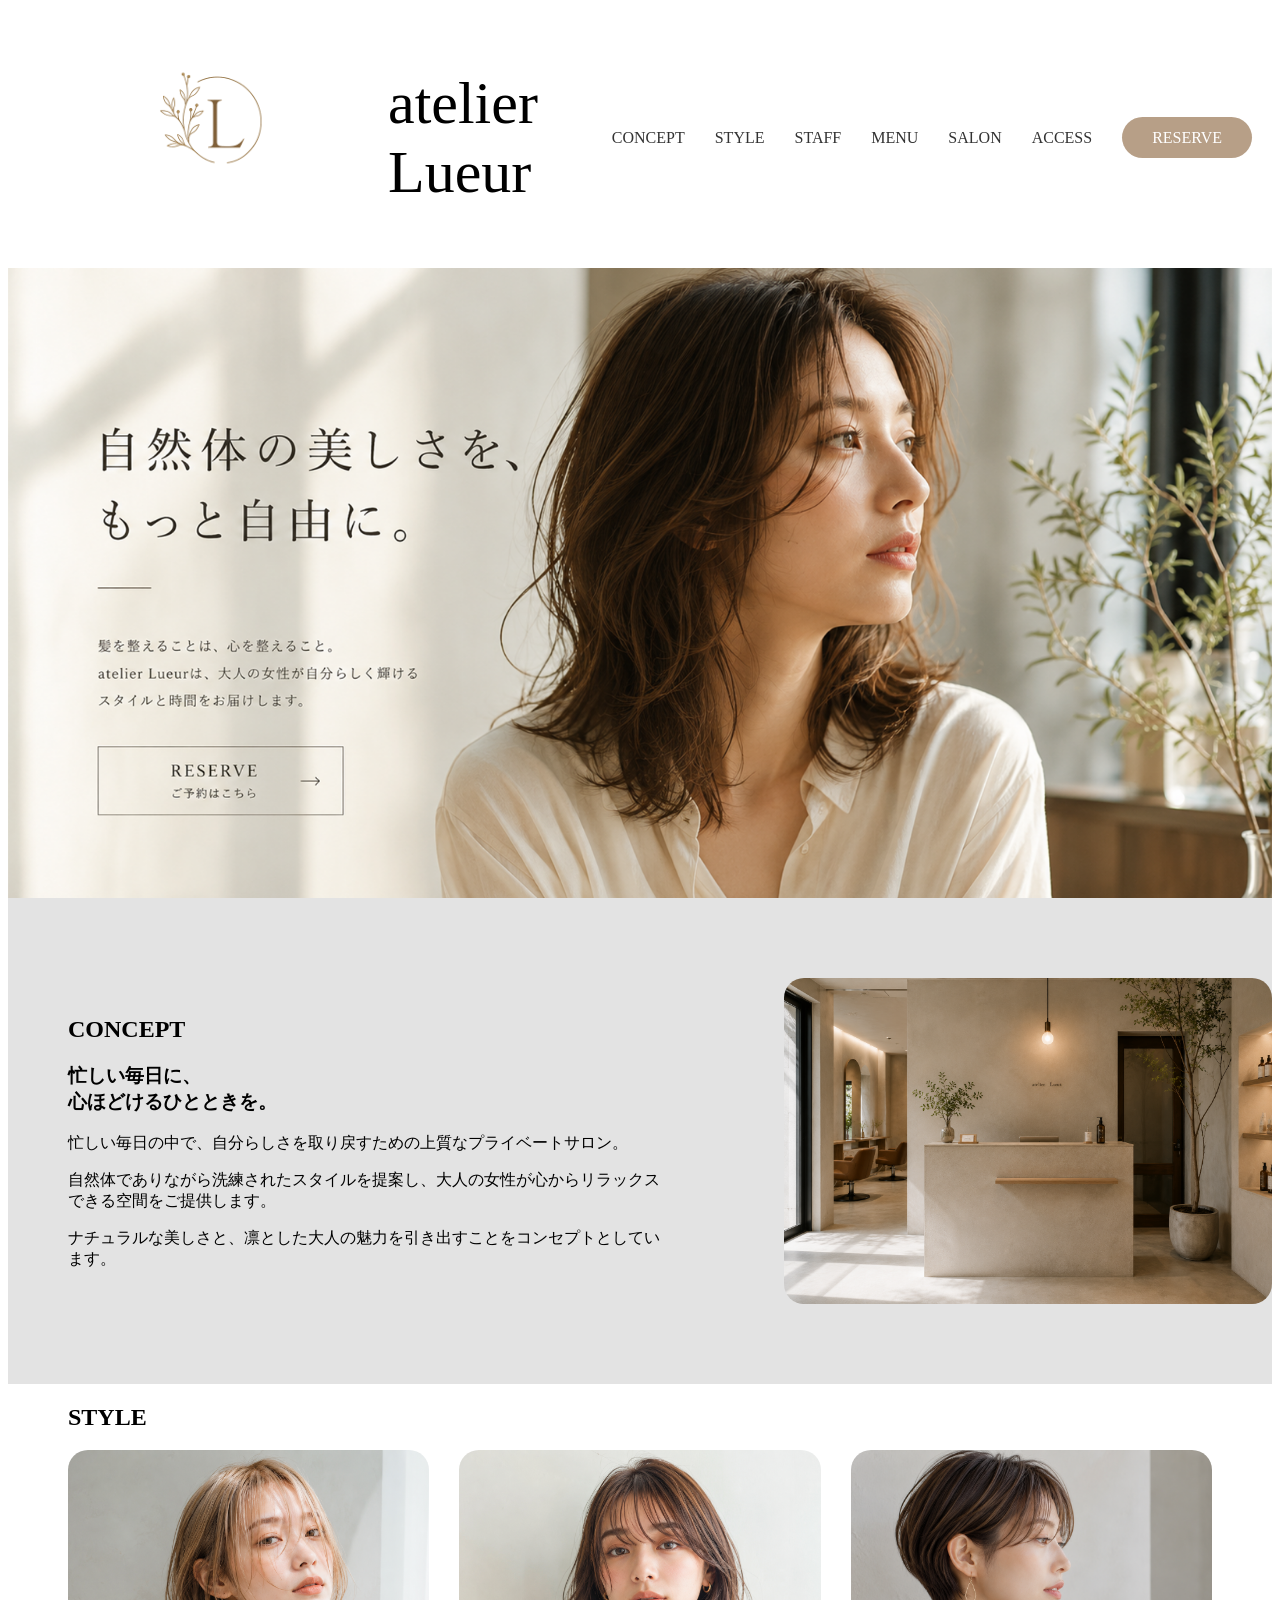
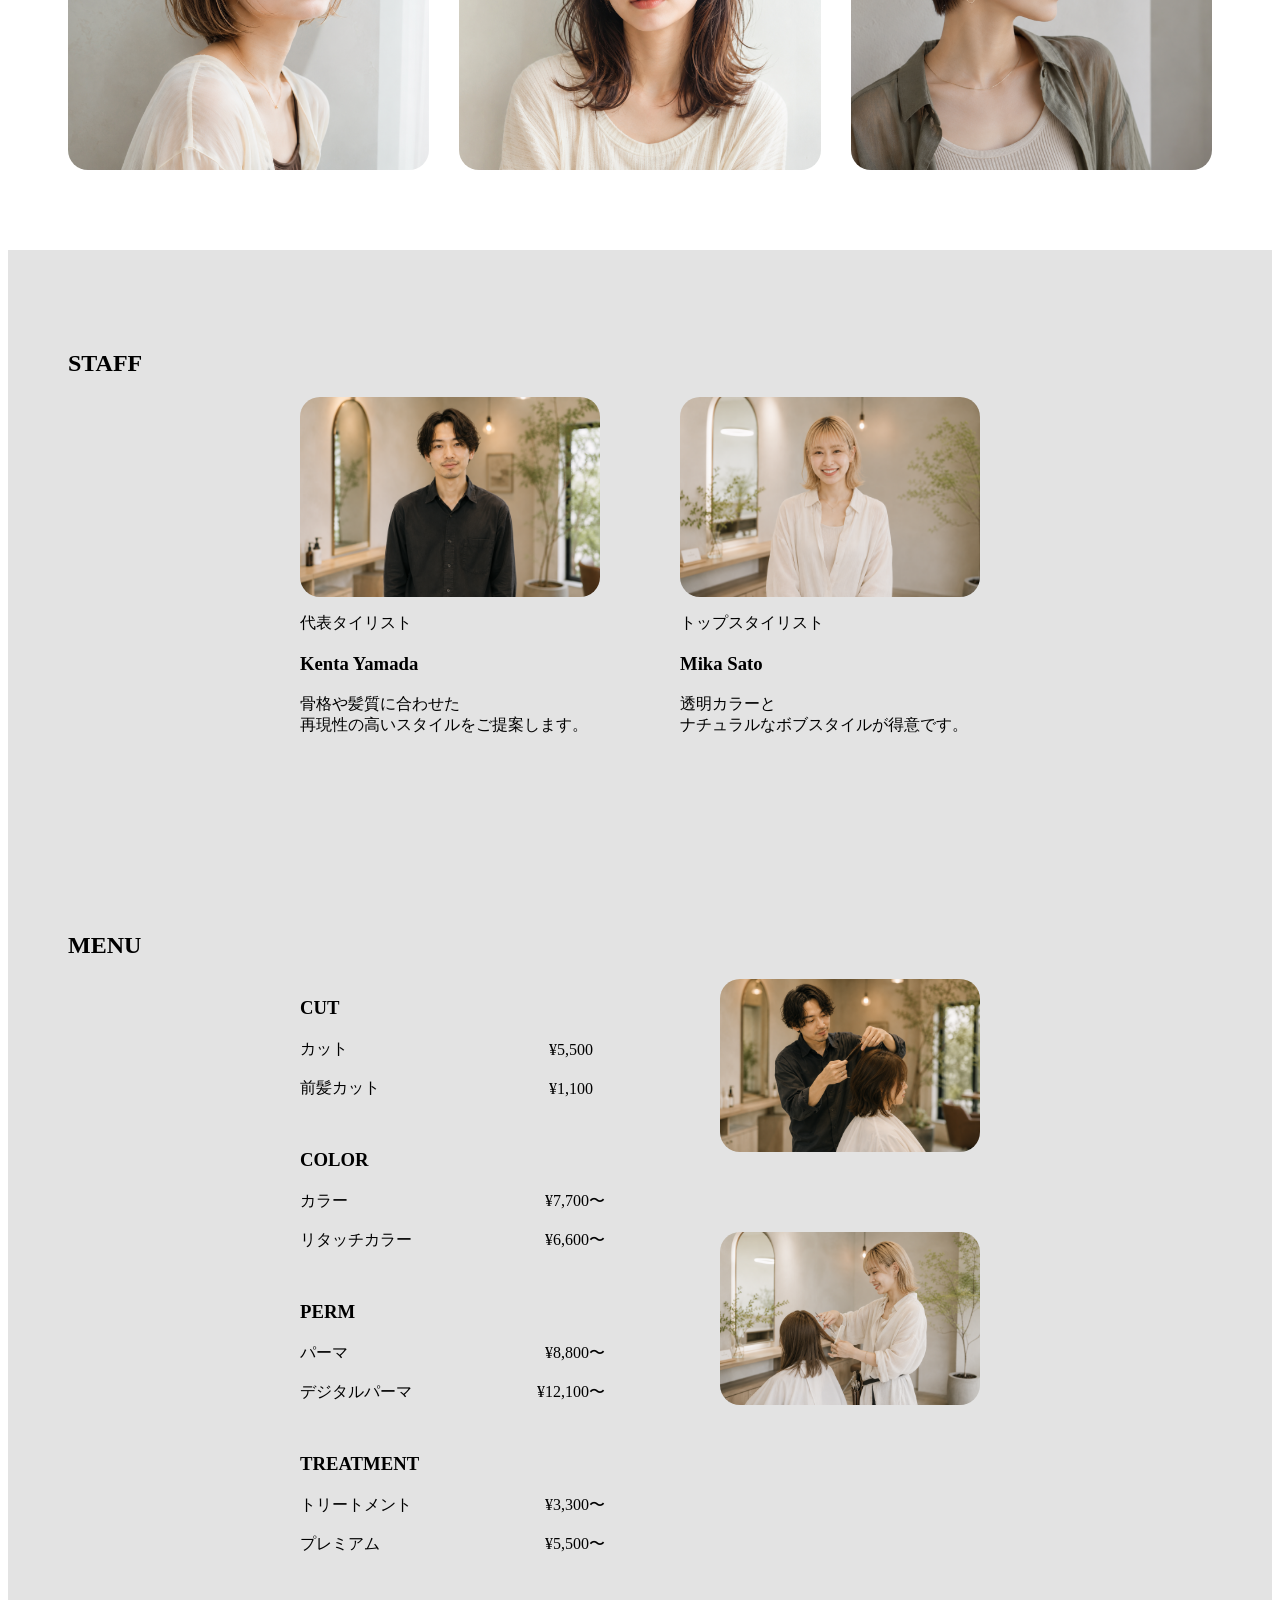
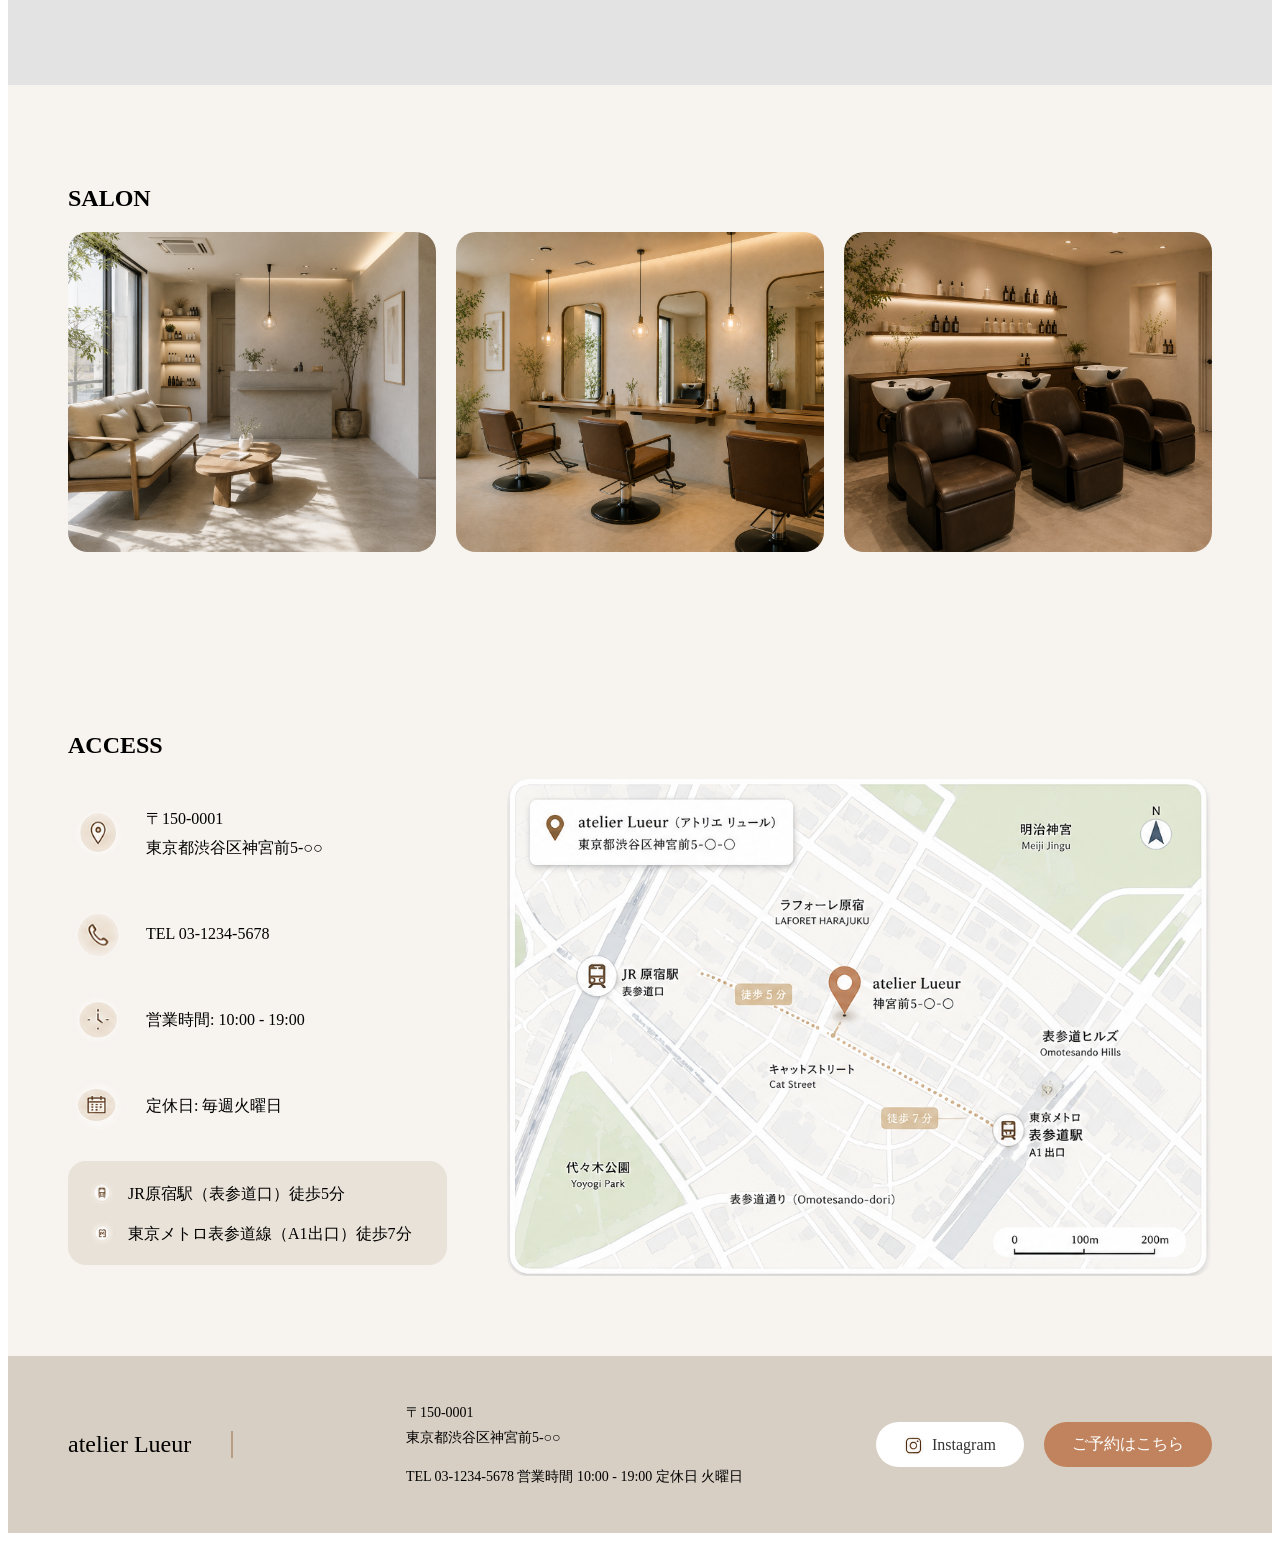
==== commit f6763156: "ロゴ表示を修正" ====
--- a/index.html
+++ b/index.html
@@ -9,8 +9,8 @@
 <body>
   <header>
     <div class="logo">
-         <img src="images/logo.png" alt="atelier Lueur" class="logo">
-          <h1>atelier Lueur</h1>
+      <img src="images/logo.png" alt="atelier Lueur">
+      <h1>atelier Lueur</h1>
     </div>
 
     <button class="hamburger">
@@ -139,7 +139,7 @@
           </li>
           <li>
             <span>前髪カット</span>
-            <span class="price-short">¥5,500</span>
+            <span class="price-short">¥1,100</span>
           </li>
         </ul>
       </div>
@@ -303,4 +303,4 @@
 <script src="js/script.js"></script>
 
 </body>
-</html+</html>
--- a/css/style.css
+++ b/css/style.css
@@ -1,5 +1,4 @@
 @charset "utf-8";
-
 
 body{
   font-family: "Yu Mincho", serif;
@@ -16,13 +15,8 @@
 .logo{
   display: flex;
   align-items: center;
-  margin-left: -60px;
-  gap: 0;
-  position: relative;
-  display: flex;
-  text-decoration: none;
-  color: #333;
-  transition: .3s;
+  gap: 0; 
+  margin-left: 0;
 }
 
 .logo a{
@@ -108,10 +102,6 @@
   transition:.3s;
 }
 
-a:hover{
-    opacity:0.8;
-}
-
 .reserve-btn:hover{
   background:#8d6744;
   transform:scale(1.15);
@@ -223,8 +213,9 @@
 }
 
 .main-photo{
-  width: 100%;
-  border-radius: 20px;
+  width:100%;
+  border-radius:20px;
+  display: block;
 }
 
 .menu{
@@ -347,20 +338,6 @@
   width: 60px;
   height: 60px;
   flex-shrink: 0;
-}
-
-.access-item p{
-  line-height: 1.8;
-}
-
-.access-map{
-  width: 65%;
-}
-
-.access-map img{
-  width: 100%;
-  display: block;
-  border-radius: 20px;
 }
 
 .access-item p{
@@ -692,6 +669,13 @@
  margin: 60px 20px;
  padding: 40px 20px;
 }
-
-}
-
+.reserve-form button{
+    width:100%;
+    max-width:280px;
+    padding:18px;
+    font-size:20px;
+    box-sizing:border-box;
+}
+
+}
+
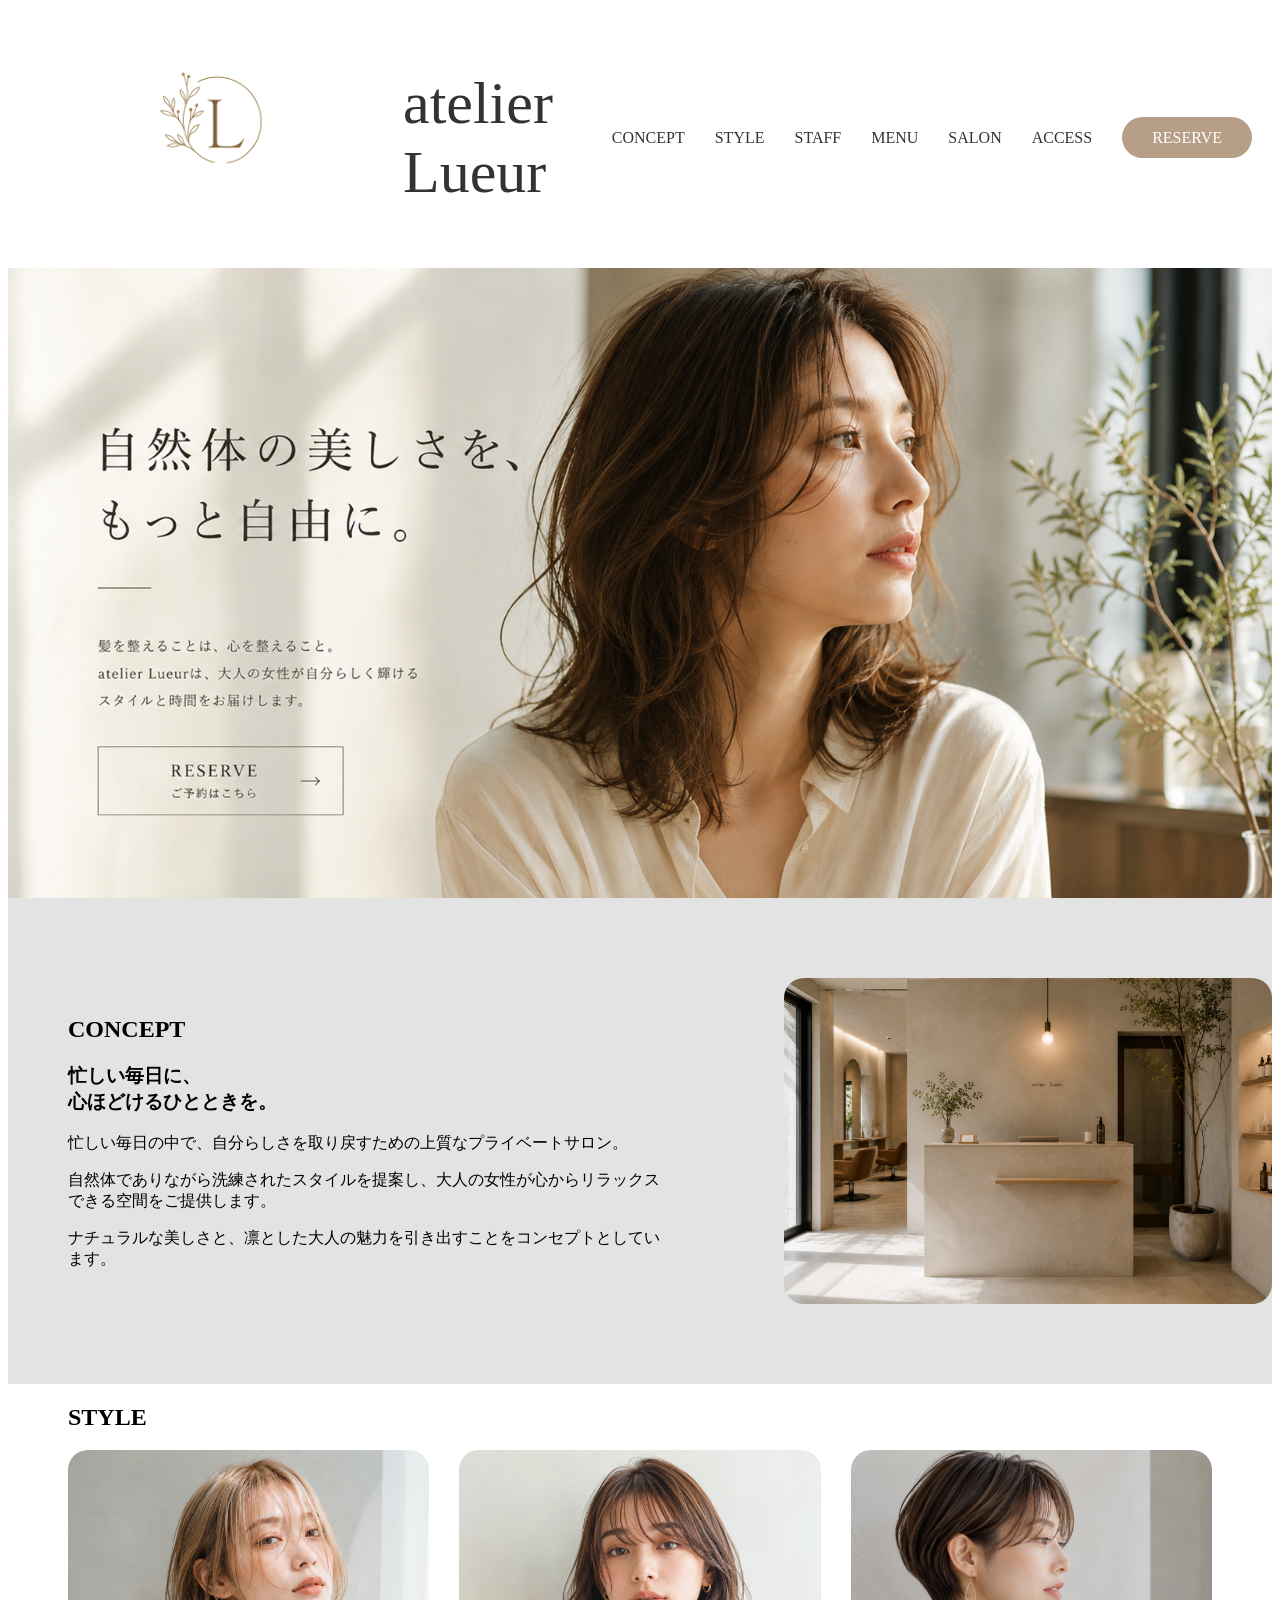
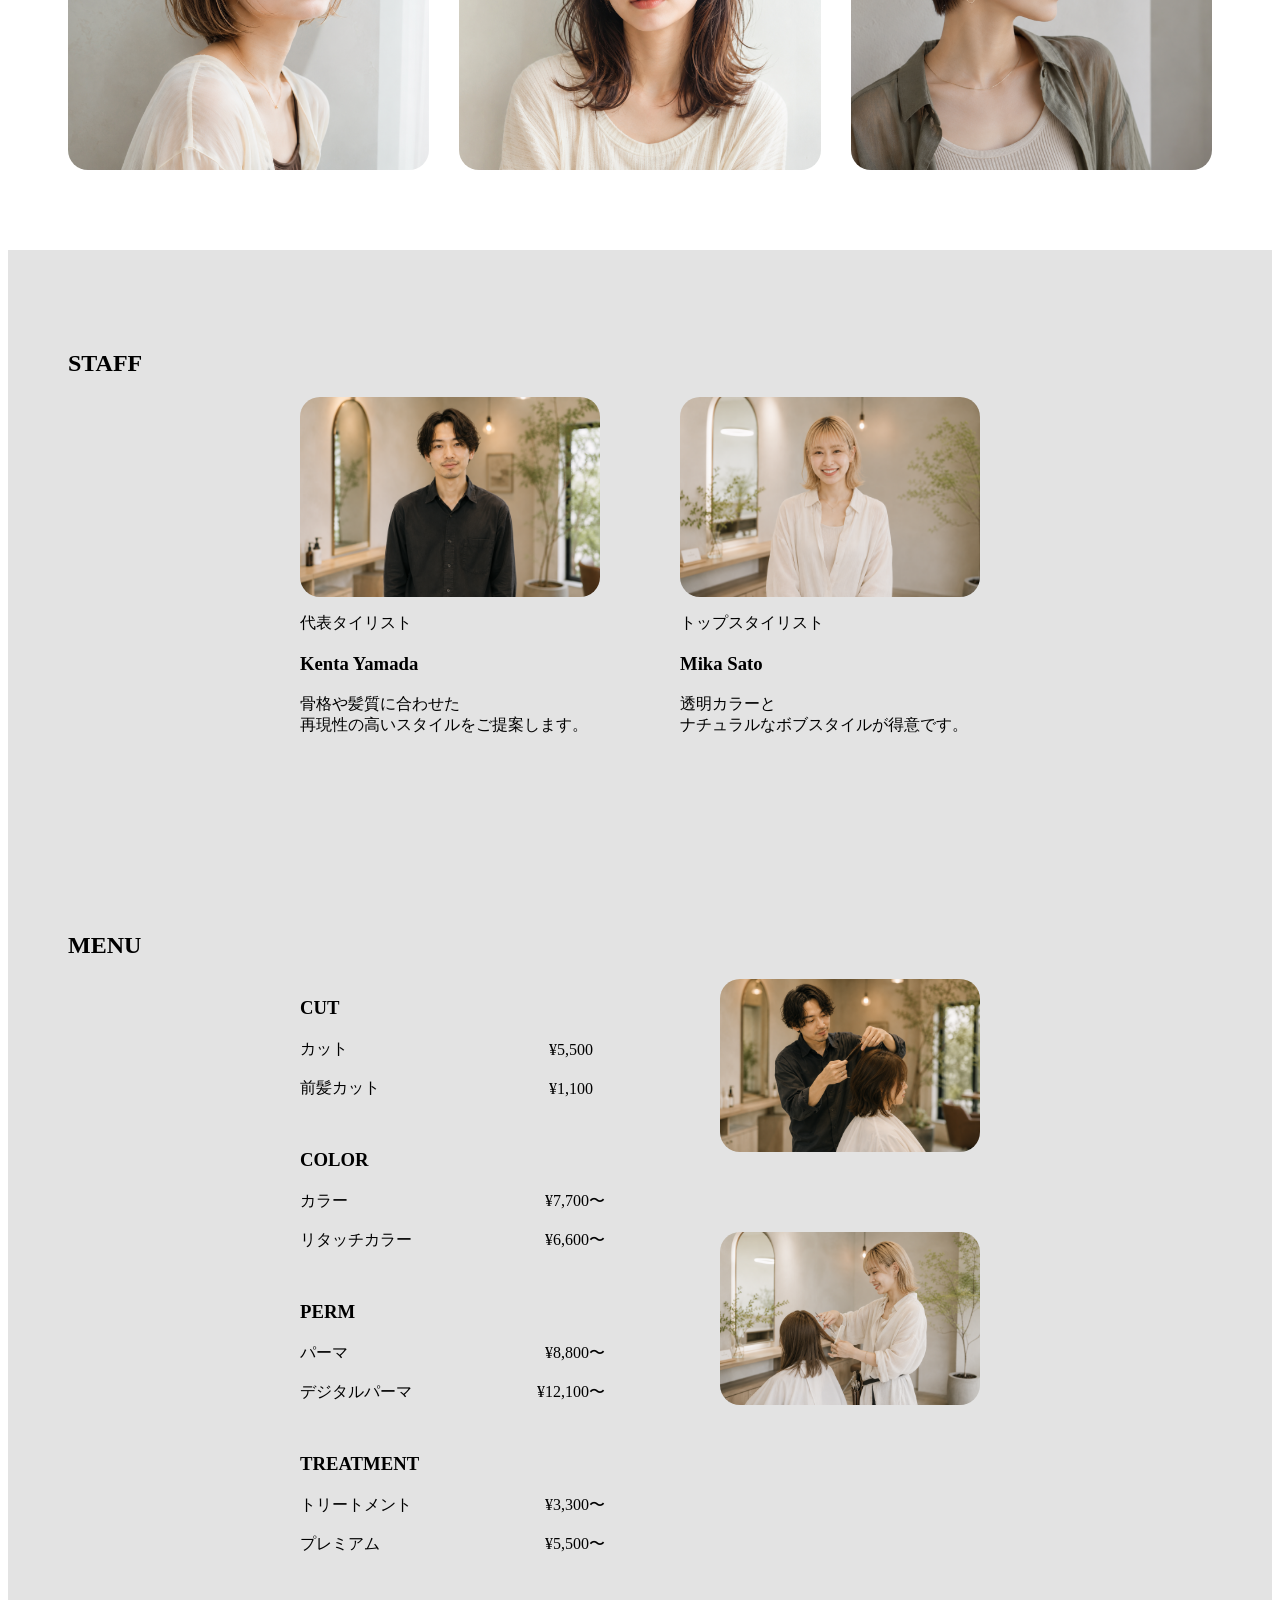
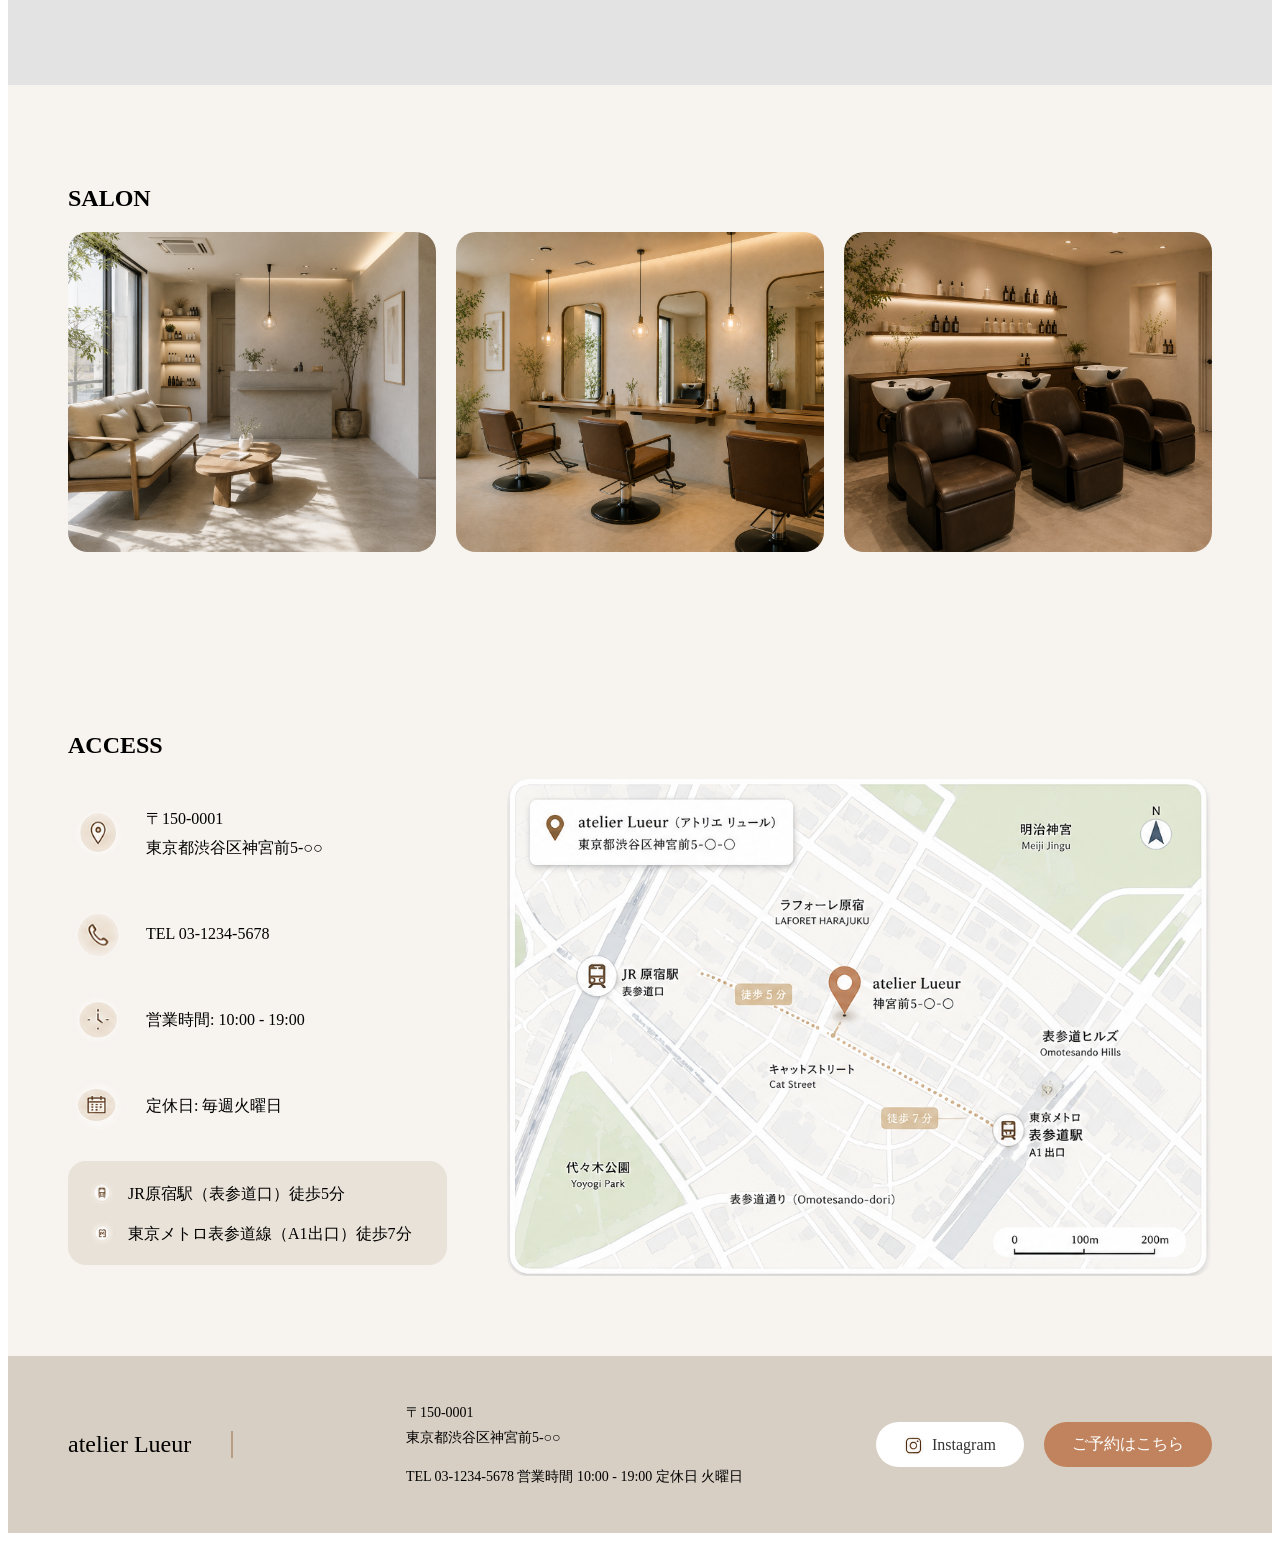
==== commit 0f192b41: "店名表示を修正" ====
--- a/index.html
+++ b/index.html
@@ -6,11 +6,13 @@
   <link rel="stylesheet" href="css/style.css">
   <title>atelier Lueur</title>
 </head>
-<body>
+<body class="home">
   <header>
     <div class="logo">
+     <a href="#">
       <img src="images/logo.png" alt="atelier Lueur">
       <h1>atelier Lueur</h1>
+     </a>
     </div>
 
     <button class="hamburger">
--- a/css/style.css
+++ b/css/style.css
@@ -524,6 +524,21 @@
   cursor: pointer;
 }
 
+/* トップページだけロゴリンクを無効化 */
+body.home .logo a{
+  pointer-events:none;
+  cursor:default;
+}
+
+body.home .logo a:hover{
+  color:#333;
+  transform:none;
+}
+
+body.home .logo a::after{
+  display:none;
+}
+
 /* ------------------------
    responsive
 ------------------------ */
